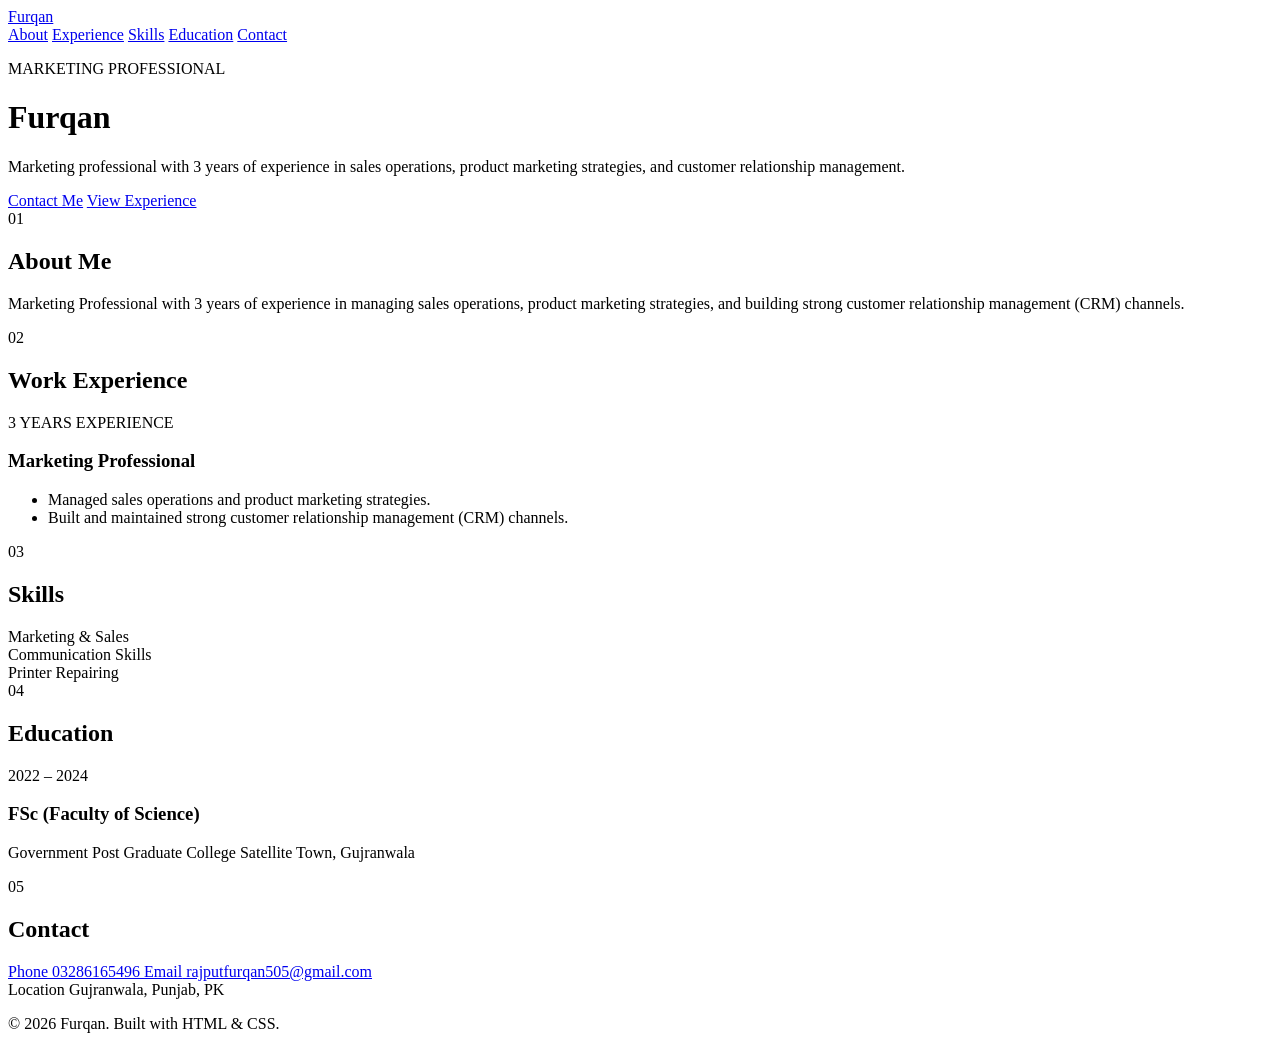
==== index.html @ 237117fe "Add files via upload" ====
<!DOCTYPE html>
<html lang="en">
<head>
  <meta charset="UTF-8">
  <meta name="viewport" content="width=device-width, initial-scale=1.0">
  <meta name="description" content="Furqan - Marketing Professional portfolio and CV">
  <title>Furqan | Marketing Professional</title>
  <link rel="stylesheet" href="style.css">
</head>
<body>
  <header class="hero">
    <nav class="navbar">
      <a class="logo" href="#home">Furqan</a>
      <div class="nav-links">
        <a href="#about">About</a>
        <a href="#experience">Experience</a>
        <a href="#skills">Skills</a>
        <a href="#education">Education</a>
        <a href="#contact">Contact</a>
      </div>
    </nav>

    <div class="hero-content" id="home">
      <p class="eyebrow">MARKETING PROFESSIONAL</p>
      <h1>Furqan</h1>
      <p class="hero-text">
        Marketing professional with 3 years of experience in sales operations,
        product marketing strategies, and customer relationship management.
      </p>
      <div class="hero-buttons">
        <a class="btn primary" href="#contact">Contact Me</a>
        <a class="btn secondary" href="#experience">View Experience</a>
      </div>
    </div>
  </header>

  <main>
    <section class="section" id="about">
      <div class="section-heading">
        <span>01</span>
        <h2>About Me</h2>
      </div>
      <div class="about-card">
        <p>
          Marketing Professional with 3 years of experience in managing sales
          operations, product marketing strategies, and building strong
          customer relationship management (CRM) channels.
        </p>
      </div>
    </section>

    <section class="section" id="experience">
      <div class="section-heading">
        <span>02</span>
        <h2>Work Experience</h2>
      </div>
      <article class="experience-card">
        <div>
          <p class="tag">3 YEARS EXPERIENCE</p>
          <h3>Marketing Professional</h3>
        </div>
        <ul>
          <li>Managed sales operations and product marketing strategies.</li>
          <li>Built and maintained strong customer relationship management (CRM) channels.</li>
        </ul>
      </article>
    </section>

    <section class="section" id="skills">
      <div class="section-heading">
        <span>03</span>
        <h2>Skills</h2>
      </div>
      <div class="skills-grid">
        <div class="skill">Marketing &amp; Sales</div>
        <div class="skill">Communication Skills</div>
        <div class="skill">Printer Repairing</div>
      </div>
    </section>

    <section class="section" id="education">
      <div class="section-heading">
        <span>04</span>
        <h2>Education</h2>
      </div>
      <div class="education-card">
        <p class="tag">2022 – 2024</p>
        <h3>FSc (Faculty of Science)</h3>
        <p>Government Post Graduate College Satellite Town, Gujranwala</p>
      </div>
    </section>

    <section class="section" id="contact">
      <div class="section-heading">
        <span>05</span>
        <h2>Contact</h2>
      </div>
      <div class="contact-grid">
        <a class="contact-card" href="tel:03286165496">
          <span>Phone</span>
          03286165496
        </a>
        <a class="contact-card" href="mailto:rajputfurqan505@gmail.com">
          <span>Email</span>
          rajputfurqan505@gmail.com
        </a>
        <div class="contact-card">
          <span>Location</span>
          Gujranwala, Punjab, PK
        </div>
      </div>
    </section>
  </main>

  <footer>
    <p>© 2026 Furqan. Built with HTML &amp; CSS.</p>
  </footer>
</body>
</html>
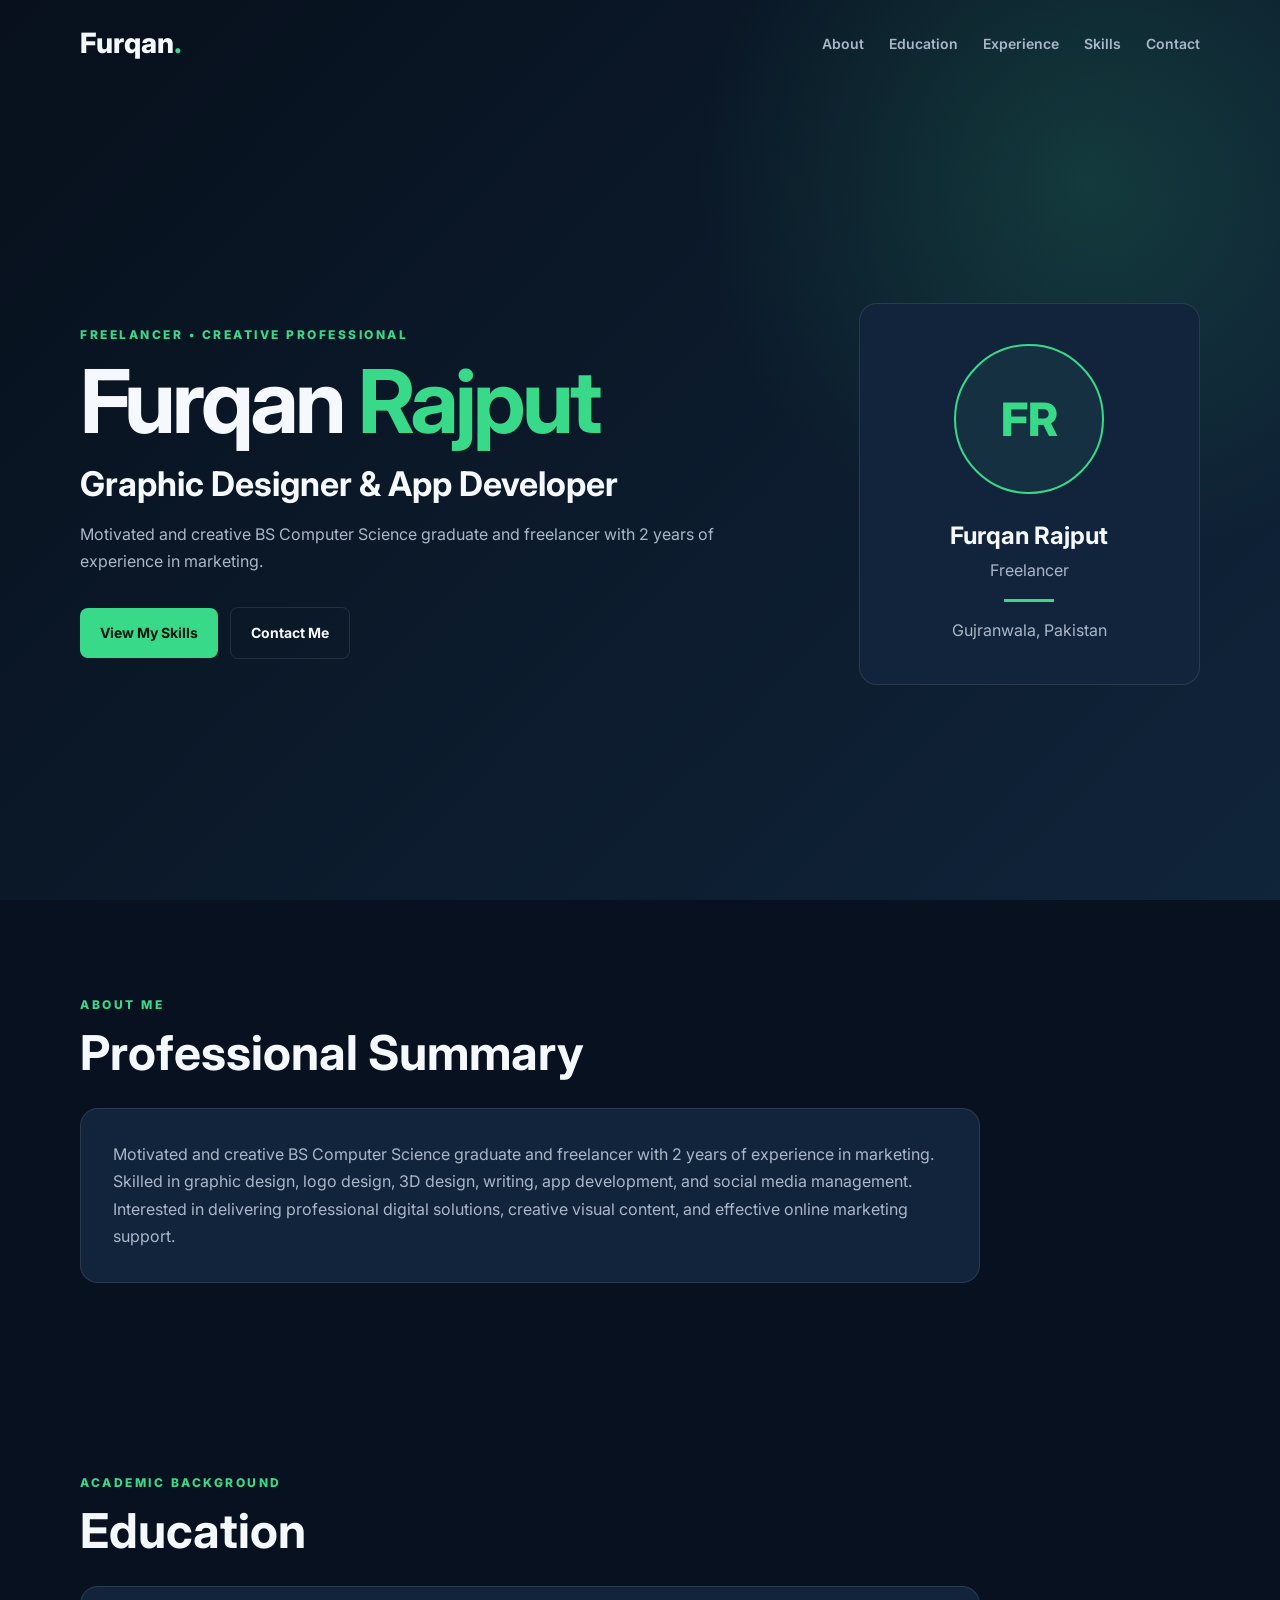
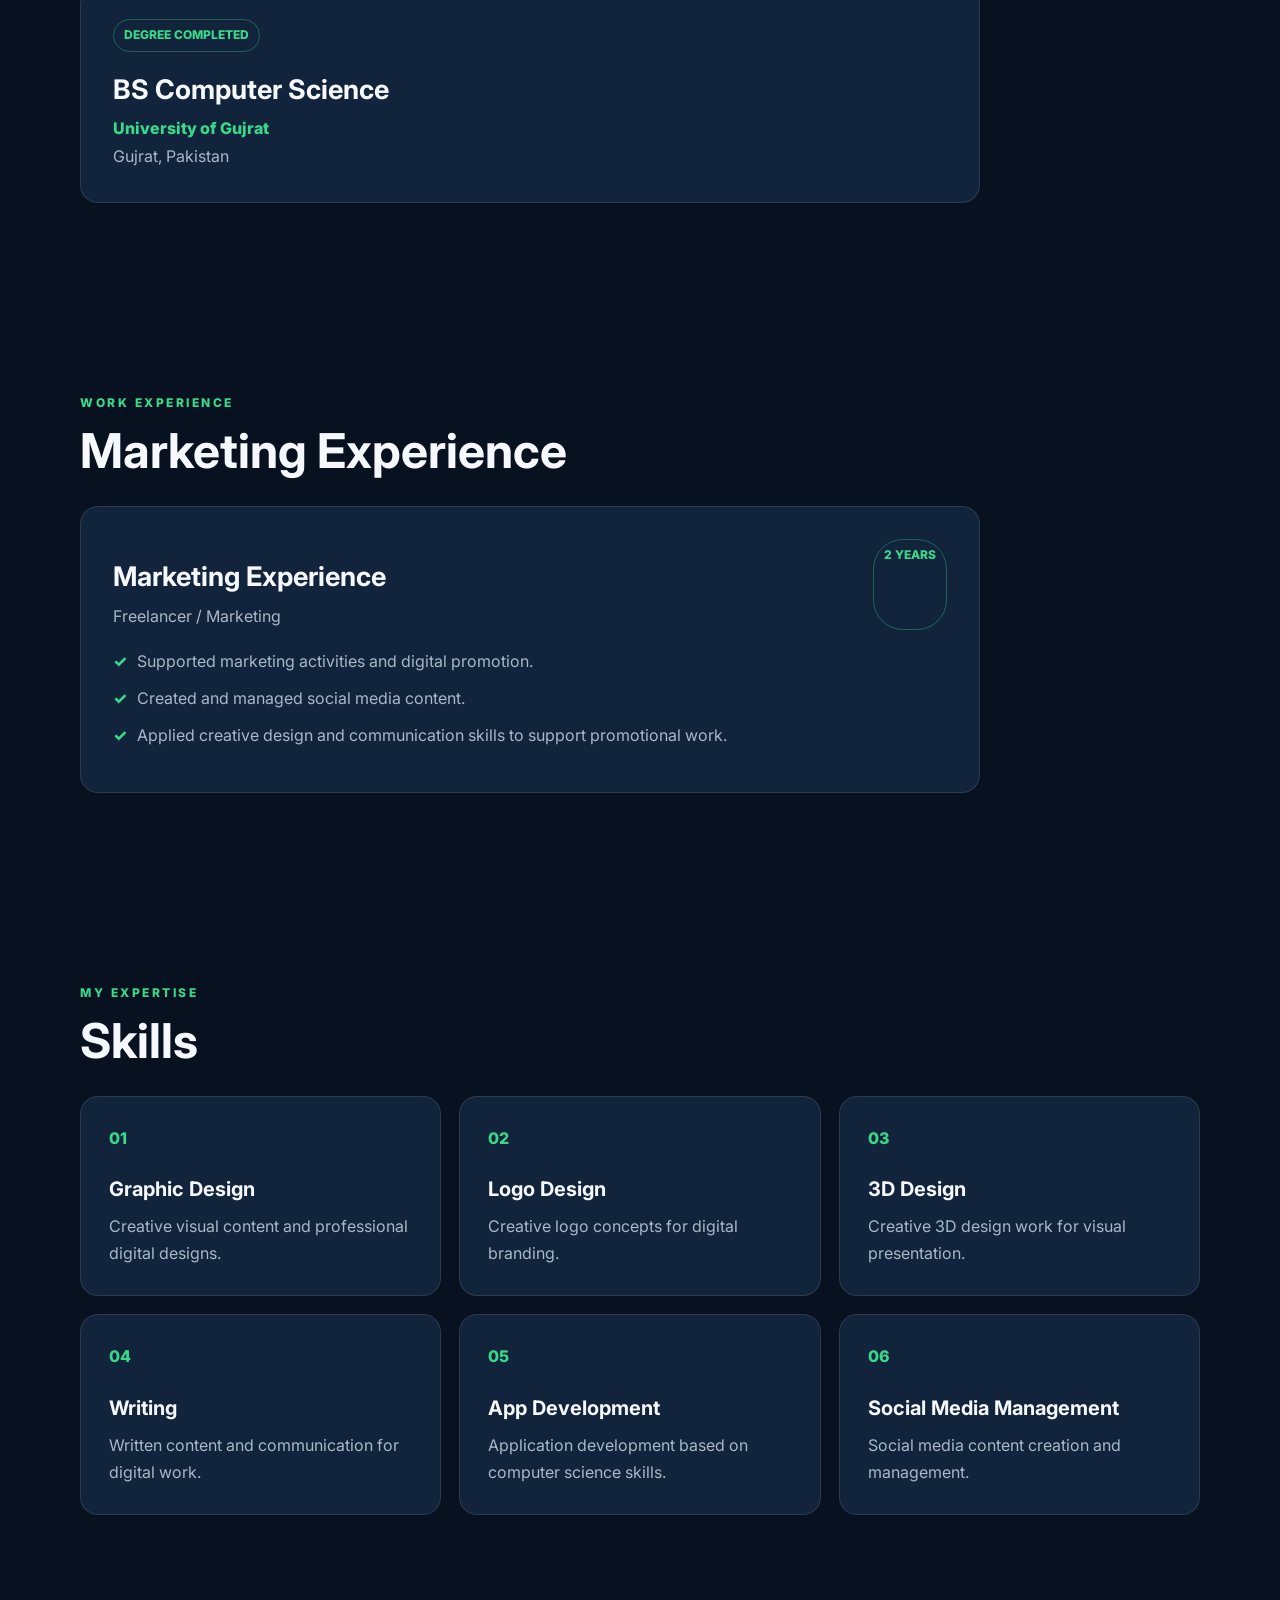
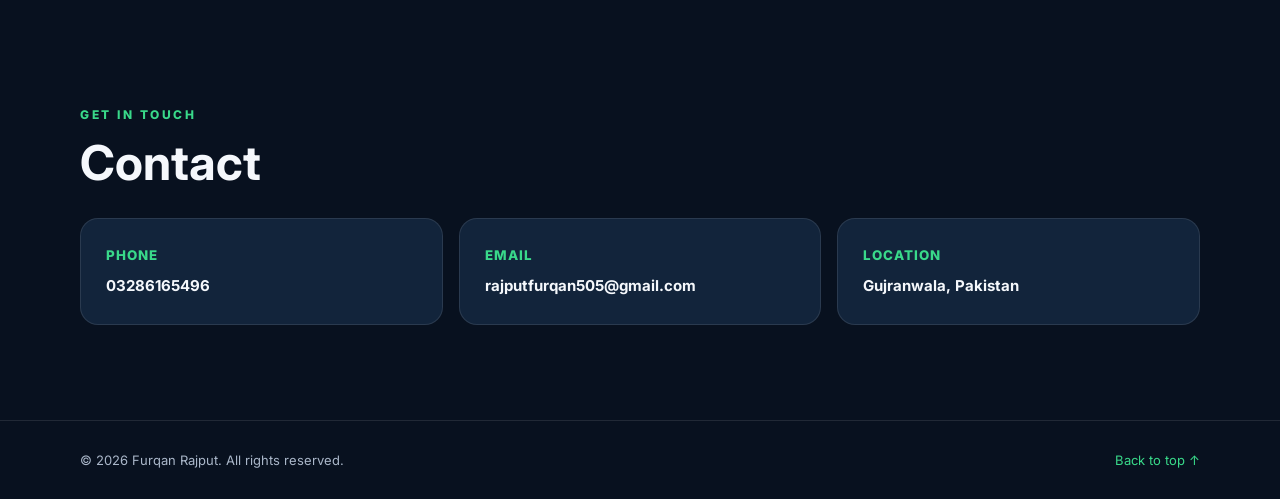
==== commit 4a4cbde2: "Rename Furqan_Rajput_GitHub_Portfolio.html to index.html Rename because file is not running." ====
--- a/index.html
+++ b/index.html
@@ -1,119 +1,59 @@
 <!DOCTYPE html>
 <html lang="en">
 <head>
-  <meta charset="UTF-8">
-  <meta name="viewport" content="width=device-width, initial-scale=1.0">
-  <meta name="description" content="Furqan - Marketing Professional portfolio and CV">
-  <title>Furqan | Marketing Professional</title>
-  <link rel="stylesheet" href="style.css">
+<meta charset="UTF-8">
+<meta name="viewport" content="width=device-width, initial-scale=1.0">
+<title>Furqan Rajput | Portfolio</title>
+<link rel="stylesheet" href="Furqan_Rajput_GitHub_Portfolio.css">
 </head>
 <body>
-  <header class="hero">
-    <nav class="navbar">
-      <a class="logo" href="#home">Furqan</a>
-      <div class="nav-links">
-        <a href="#about">About</a>
-        <a href="#experience">Experience</a>
-        <a href="#skills">Skills</a>
-        <a href="#education">Education</a>
-        <a href="#contact">Contact</a>
-      </div>
-    </nav>
+<header class="hero" id="home">
+<nav class="nav">
+<a class="logo" href="#home">Furqan<span>.</span></a>
+<div class="links">
+<a href="#about">About</a><a href="#education">Education</a><a href="#experience">Experience</a><a href="#skills">Skills</a><a href="#contact">Contact</a>
+</div>
+</nav>
+<div class="hero-inner">
+<div>
+<p class="eyebrow">FREELANCER • CREATIVE PROFESSIONAL</p>
+<h1>Furqan <span>Rajput</span></h1>
+<h2>Graphic Designer &amp; App Developer</h2>
+<p class="lead">Motivated and creative BS Computer Science graduate and freelancer with 2 years of experience in marketing.</p>
+<a class="btn" href="#skills">View My Skills</a>
+<a class="btn outline" href="#contact">Contact Me</a>
+</div>
+<div class="profile"><div class="avatar">FR</div><h3>Furqan Rajput</h3><p>Freelancer</p><hr><p>Gujranwala, Pakistan</p></div>
+</div>
+</header>
 
-    <div class="hero-content" id="home">
-      <p class="eyebrow">MARKETING PROFESSIONAL</p>
-      <h1>Furqan</h1>
-      <p class="hero-text">
-        Marketing professional with 3 years of experience in sales operations,
-        product marketing strategies, and customer relationship management.
-      </p>
-      <div class="hero-buttons">
-        <a class="btn primary" href="#contact">Contact Me</a>
-        <a class="btn secondary" href="#experience">View Experience</a>
-      </div>
-    </div>
-  </header>
+<main>
+<section id="about" class="section"><p class="eyebrow">ABOUT ME</p><h2>Professional Summary</h2>
+<div class="card"><p>Motivated and creative BS Computer Science graduate and freelancer with 2 years of experience in marketing. Skilled in graphic design, logo design, 3D design, writing, app development, and social media management. Interested in delivering professional digital solutions, creative visual content, and effective online marketing support.</p></div></section>
 
-  <main>
-    <section class="section" id="about">
-      <div class="section-heading">
-        <span>01</span>
-        <h2>About Me</h2>
-      </div>
-      <div class="about-card">
-        <p>
-          Marketing Professional with 3 years of experience in managing sales
-          operations, product marketing strategies, and building strong
-          customer relationship management (CRM) channels.
-        </p>
-      </div>
-    </section>
+<section id="education" class="section"><p class="eyebrow">ACADEMIC BACKGROUND</p><h2>Education</h2>
+<div class="card"><span class="badge">DEGREE COMPLETED</span><h3>BS Computer Science</h3><p class="green">University of Gujrat</p><p>Gujrat, Pakistan</p></div></section>
 
-    <section class="section" id="experience">
-      <div class="section-heading">
-        <span>02</span>
-        <h2>Work Experience</h2>
-      </div>
-      <article class="experience-card">
-        <div>
-          <p class="tag">3 YEARS EXPERIENCE</p>
-          <h3>Marketing Professional</h3>
-        </div>
-        <ul>
-          <li>Managed sales operations and product marketing strategies.</li>
-          <li>Built and maintained strong customer relationship management (CRM) channels.</li>
-        </ul>
-      </article>
-    </section>
+<section id="experience" class="section"><p class="eyebrow">WORK EXPERIENCE</p><h2>Marketing Experience</h2>
+<div class="card"><div class="row"><div><h3>Marketing Experience</h3><p>Freelancer / Marketing</p></div><span class="badge">2 YEARS</span></div>
+<ul><li>Supported marketing activities and digital promotion.</li><li>Created and managed social media content.</li><li>Applied creative design and communication skills to support promotional work.</li></ul></div></section>
 
-    <section class="section" id="skills">
-      <div class="section-heading">
-        <span>03</span>
-        <h2>Skills</h2>
-      </div>
-      <div class="skills-grid">
-        <div class="skill">Marketing &amp; Sales</div>
-        <div class="skill">Communication Skills</div>
-        <div class="skill">Printer Repairing</div>
-      </div>
-    </section>
+<section id="skills" class="section"><p class="eyebrow">MY EXPERTISE</p><h2>Skills</h2>
+<div class="grid">
+<article><b>01</b><h3>Graphic Design</h3><p>Creative visual content and professional digital designs.</p></article>
+<article><b>02</b><h3>Logo Design</h3><p>Creative logo concepts for digital branding.</p></article>
+<article><b>03</b><h3>3D Design</h3><p>Creative 3D design work for visual presentation.</p></article>
+<article><b>04</b><h3>Writing</h3><p>Written content and communication for digital work.</p></article>
+<article><b>05</b><h3>App Development</h3><p>Application development based on computer science skills.</p></article>
+<article><b>06</b><h3>Social Media Management</h3><p>Social media content creation and management.</p></article>
+</div></section>
 
-    <section class="section" id="education">
-      <div class="section-heading">
-        <span>04</span>
-        <h2>Education</h2>
-      </div>
-      <div class="education-card">
-        <p class="tag">2022 – 2024</p>
-        <h3>FSc (Faculty of Science)</h3>
-        <p>Government Post Graduate College Satellite Town, Gujranwala</p>
-      </div>
-    </section>
-
-    <section class="section" id="contact">
-      <div class="section-heading">
-        <span>05</span>
-        <h2>Contact</h2>
-      </div>
-      <div class="contact-grid">
-        <a class="contact-card" href="tel:03286165496">
-          <span>Phone</span>
-          03286165496
-        </a>
-        <a class="contact-card" href="mailto:rajputfurqan505@gmail.com">
-          <span>Email</span>
-          rajputfurqan505@gmail.com
-        </a>
-        <div class="contact-card">
-          <span>Location</span>
-          Gujranwala, Punjab, PK
-        </div>
-      </div>
-    </section>
-  </main>
-
-  <footer>
-    <p>© 2026 Furqan. Built with HTML &amp; CSS.</p>
-  </footer>
-</body>
-</html>
+<section id="contact" class="section"><p class="eyebrow">GET IN TOUCH</p><h2>Contact</h2>
+<div class="contacts">
+<a href="tel:03286165496"><small>PHONE</small><strong>03286165496</strong></a>
+<a href="mailto:rajputfurqan505@gmail.com"><small>EMAIL</small><strong>rajputfurqan505@gmail.com</strong></a>
+<div><small>LOCATION</small><strong>Gujranwala, Pakistan</strong></div>
+</div></section>
+</main>
+<footer><p>© 2026 Furqan Rajput. All rights reserved.</p><a href="#home">Back to top ↑</a></footer>
+</body></html>
--- a/Furqan_Rajput_GitHub_Portfolio.css
+++ b/Furqan_Rajput_GitHub_Portfolio.css
@@ -0,0 +1,27 @@
+@import url('https://fonts.googleapis.com/css2?family=Inter:wght@400;500;600;700;800&display=swap');
+:root{--bg:#08111f;--card:#12243b;--text:#f5f8fc;--muted:#aab7c9;--green:#39d98a;--line:rgba(255,255,255,.1)}
+*{box-sizing:border-box;margin:0;padding:0;scroll-behavior:smooth}
+body{font-family:Inter,Arial,sans-serif;background:var(--bg);color:var(--text);line-height:1.7}
+a{color:inherit;text-decoration:none}
+.hero{min-height:100vh;background:radial-gradient(circle at 85% 20%,rgba(57,217,138,.16),transparent 30%),linear-gradient(135deg,#07101c,#10243a)}
+.nav,.hero-inner,.section{width:min(1120px,calc(100% - 48px));margin:auto}
+.nav{height:88px;display:flex;justify-content:space-between;align-items:center}.logo{font-size:28px;font-weight:800}.logo span{color:var(--green)}
+.links{display:flex;gap:25px}.links a{color:var(--muted);font-size:14px;font-weight:600}.links a:hover{color:var(--green)}
+.hero-inner{min-height:calc(100vh - 88px);display:grid;grid-template-columns:1.35fr .65fr;gap:70px;align-items:center;padding:70px 0}
+.eyebrow{color:var(--green);font-size:12px;font-weight:800;letter-spacing:2.5px;margin-bottom:12px}
+h1{font-size:clamp(52px,8vw,88px);line-height:1;letter-spacing:-4px;margin-bottom:20px}h1 span{color:var(--green)}
+h2{font-size:clamp(32px,5vw,48px);line-height:1.1;margin-bottom:28px}.hero h2{font-size:clamp(22px,3vw,34px);margin-bottom:18px}
+.lead,.card p,article p{color:var(--muted);font-size:16px}.lead{max-width:650px;margin-bottom:28px}
+.btn{display:inline-block;padding:13px 20px;border-radius:8px;background:var(--green);color:#06140d;font-weight:700;font-size:14px;margin:4px 8px 4px 0}.btn.outline{background:transparent;color:var(--text);border:1px solid var(--line)}
+.profile,.card,article,.contacts>*{border:1px solid var(--line);background:var(--card);border-radius:18px}
+.profile{text-align:center;padding:40px 25px}.avatar{width:150px;height:150px;border:2px solid var(--green);border-radius:50%;display:grid;place-items:center;margin:auto auto 22px;color:var(--green);font-size:46px;font-weight:800;background:rgba(57,217,138,.07)}
+.profile h3{font-size:24px}.profile p{color:var(--muted)}.profile hr{width:50px;margin:15px auto;border:0;border-top:3px solid var(--green)}
+.section{padding:95px 0}.card{padding:32px;max-width:900px}.card h3{font-size:27px;margin:15px 0 3px}.green,article b,small{color:var(--green)!important;font-weight:800}
+.badge{display:inline-block;padding:5px 10px;border:1px solid rgba(57,217,138,.35);border-radius:30px;color:var(--green);font-size:12px;font-weight:800}
+.row{display:flex;justify-content:space-between;gap:20px}.row p{color:var(--muted)}
+ul{list-style:none;margin-top:18px}li{color:var(--muted);margin:10px 0;padding-left:24px;position:relative}li:before{content:'✓';position:absolute;left:0;color:var(--green);font-weight:800}
+.grid{display:grid;grid-template-columns:repeat(3,1fr);gap:18px}.grid article{padding:28px;transition:.25s}.grid article:hover{transform:translateY(-5px);border-color:var(--green)}article h3{font-size:20px;margin:20px 0 7px}
+.contacts{display:grid;grid-template-columns:repeat(3,1fr);gap:16px}.contacts>*{padding:25px;display:block}.contacts small{display:block;margin-bottom:5px;letter-spacing:1px}.contacts strong{font-size:15px;word-break:break-word}
+footer{border-top:1px solid var(--line);padding:28px max(24px,calc((100% - 1120px)/2));display:flex;justify-content:space-between;color:var(--muted);font-size:13px}footer a{color:var(--green)}
+@media(max-width:850px){.links{display:none}.hero-inner{grid-template-columns:1fr;text-align:center}.lead{margin-inline:auto}.grid,.contacts{grid-template-columns:1fr 1fr}}
+@media(max-width:560px){.nav,.hero-inner,.section{width:min(100% - 32px,1120px)}.hero-inner{padding:45px 0}.grid,.contacts{grid-template-columns:1fr}.row{flex-direction:column}footer{flex-direction:column;gap:10px;padding-inline:16px}h1{letter-spacing:-2px}}
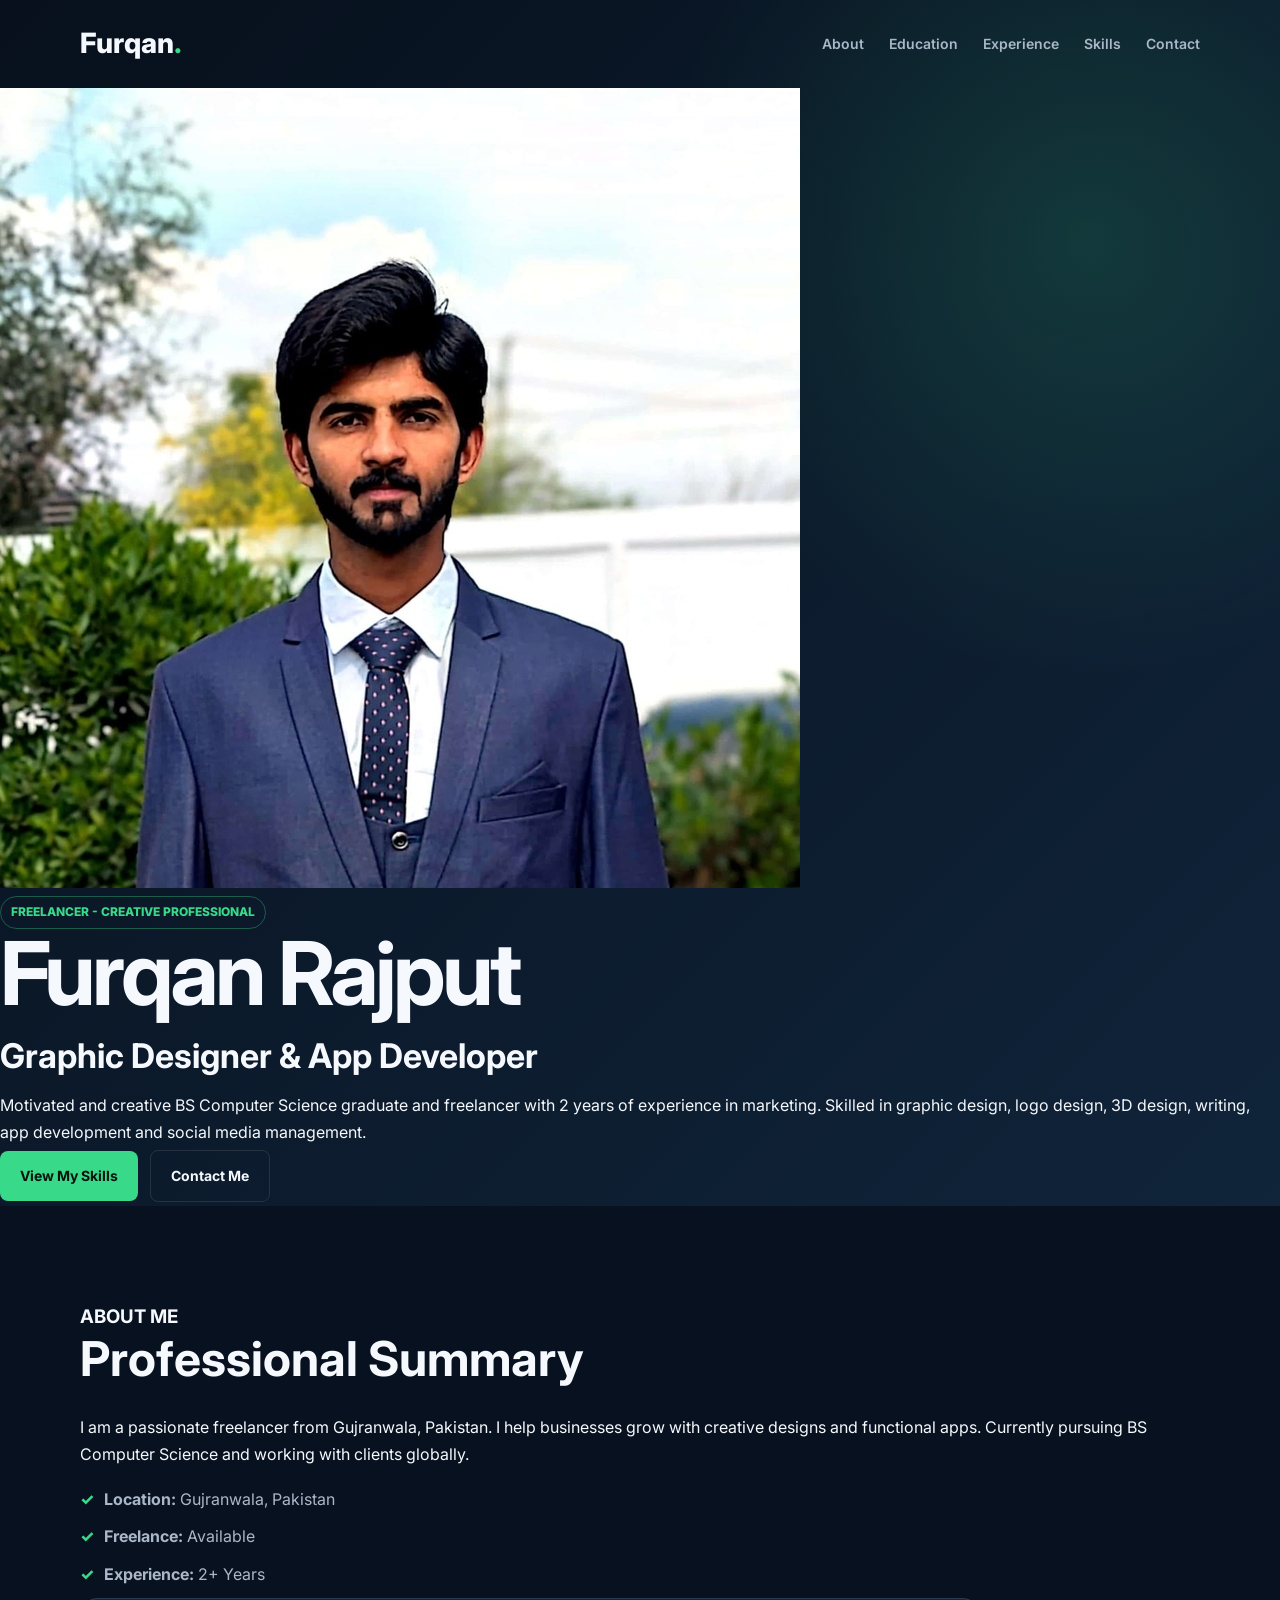
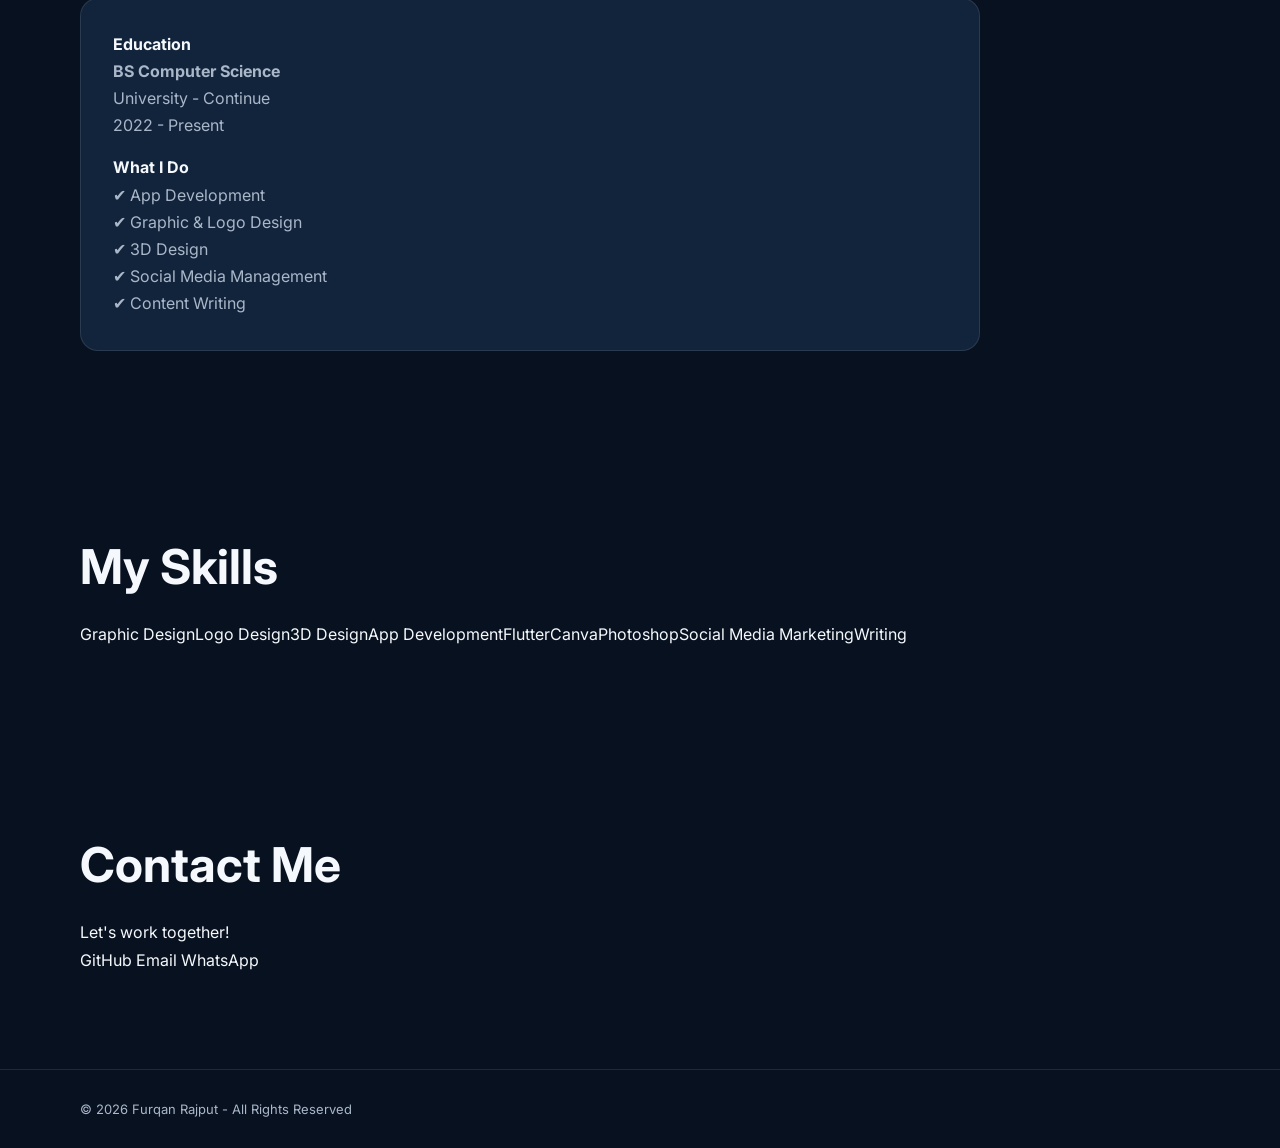
==== commit 7714e411: "Revamp portfolio layout and update content Updated the portfolio layout and content, including addin" ====
--- a/index.html
+++ b/index.html
@@ -4,7 +4,8 @@
 <meta charset="UTF-8">
 <meta name="viewport" content="width=device-width, initial-scale=1.0">
 <title>Furqan Rajput | Portfolio</title>
-<link rel="stylesheet" href="Furqan_Rajput_GitHub_Portfolio.css">
+<link rel="stylesheet" href="style.css">
+<link href="https://fonts.googleapis.com/css2?family=Poppins:wght@300;400;600;700&display=swap" rel="stylesheet">
 </head>
 <body>
 <header class="hero" id="home">
@@ -14,46 +15,63 @@
 <a href="#about">About</a><a href="#education">Education</a><a href="#experience">Experience</a><a href="#skills">Skills</a><a href="#contact">Contact</a>
 </div>
 </nav>
-<div class="hero-inner">
-<div>
-<p class="eyebrow">FREELANCER • CREATIVE PROFESSIONAL</p>
-<h1>Furqan <span>Rajput</span></h1>
-<h2>Graphic Designer &amp; App Developer</h2>
-<p class="lead">Motivated and creative BS Computer Science graduate and freelancer with 2 years of experience in marketing.</p>
-<a class="btn" href="#skills">View My Skills</a>
-<a class="btn outline" href="#contact">Contact Me</a>
+<div class="hero-content">
+<div class="hero-img">
+<img src="profile.jpg" alt="Furqan Rajput">
 </div>
-<div class="profile"><div class="avatar">FR</div><h3>Furqan Rajput</h3><p>Freelancer</p><hr><p>Gujranwala, Pakistan</p></div>
+<div class="hero-text">
+<span class="badge">FREELANCER - CREATIVE PROFESSIONAL</span>
+<h1>Furqan Rajput</h1>
+<h2>Graphic Designer & App Developer</h2>
+<p>Motivated and creative BS Computer Science graduate and freelancer with 2 years of experience in marketing. Skilled in graphic design, logo design, 3D design, writing, app development and social media management.</p>
+<div class="btns">
+<a href="#skills" class="btn primary">View My Skills</a>
+<a href="#contact" class="btn outline">Contact Me</a>
+</div>
+</div>
 </div>
 </header>
-
-<main>
-<section id="about" class="section"><p class="eyebrow">ABOUT ME</p><h2>Professional Summary</h2>
-<div class="card"><p>Motivated and creative BS Computer Science graduate and freelancer with 2 years of experience in marketing. Skilled in graphic design, logo design, 3D design, writing, app development, and social media management. Interested in delivering professional digital solutions, creative visual content, and effective online marketing support.</p></div></section>
-
-<section id="education" class="section"><p class="eyebrow">ACADEMIC BACKGROUND</p><h2>Education</h2>
-<div class="card"><span class="badge">DEGREE COMPLETED</span><h3>BS Computer Science</h3><p class="green">University of Gujrat</p><p>Gujrat, Pakistan</p></div></section>
-
-<section id="experience" class="section"><p class="eyebrow">WORK EXPERIENCE</p><h2>Marketing Experience</h2>
-<div class="card"><div class="row"><div><h3>Marketing Experience</h3><p>Freelancer / Marketing</p></div><span class="badge">2 YEARS</span></div>
-<ul><li>Supported marketing activities and digital promotion.</li><li>Created and managed social media content.</li><li>Applied creative design and communication skills to support promotional work.</li></ul></div></section>
-
-<section id="skills" class="section"><p class="eyebrow">MY EXPERTISE</p><h2>Skills</h2>
-<div class="grid">
-<article><b>01</b><h3>Graphic Design</h3><p>Creative visual content and professional digital designs.</p></article>
-<article><b>02</b><h3>Logo Design</h3><p>Creative logo concepts for digital branding.</p></article>
-<article><b>03</b><h3>3D Design</h3><p>Creative 3D design work for visual presentation.</p></article>
-<article><b>04</b><h3>Writing</h3><p>Written content and communication for digital work.</p></article>
-<article><b>05</b><h3>App Development</h3><p>Application development based on computer science skills.</p></article>
-<article><b>06</b><h3>Social Media Management</h3><p>Social media content creation and management.</p></article>
-</div></section>
-
-<section id="contact" class="section"><p class="eyebrow">GET IN TOUCH</p><h2>Contact</h2>
-<div class="contacts">
-<a href="tel:03286165496"><small>PHONE</small><strong>03286165496</strong></a>
-<a href="mailto:rajputfurqan505@gmail.com"><small>EMAIL</small><strong>rajputfurqan505@gmail.com</strong></a>
-<div><small>LOCATION</small><strong>Gujranwala, Pakistan</strong></div>
-</div></section>
-</main>
-<footer><p>© 2026 Furqan Rajput. All rights reserved.</p><a href="#home">Back to top ↑</a></footer>
-</body></html>
+<section id="about" class="section">
+<div class="container">
+<div class="about-grid">
+<div>
+<h3>ABOUT ME</h3>
+<h2>Professional Summary</h2>
+<p>I am a passionate freelancer from Gujranwala, Pakistan. I help businesses grow with creative designs and functional apps. Currently pursuing BS Computer Science and working with clients globally.</p>
+<ul class="info">
+<li><strong>Location:</strong> Gujranwala, Pakistan</li>
+<li><strong>Freelance:</strong> Available</li>
+<li><strong>Experience:</strong> 2+ Years</li>
+</ul>
+</div>
+<div class="card">
+<h4>Education</h4>
+<p><strong>BS Computer Science</strong><br>University - Continue<br>2022 - Present</p>
+<h4 style="margin-top:15px">What I Do</h4>
+<p>✔ App Development<br>✔ Graphic & Logo Design<br>✔ 3D Design<br>✔ Social Media Management<br>✔ Content Writing</p>
+</div>
+</div>
+</div>
+</section>
+<section id="skills" class="section bg">
+<div class="container">
+<h2 class="center">My Skills</h2>
+<div class="skills">
+<span>Graphic Design</span><span>Logo Design</span><span>3D Design</span><span>App Development</span><span>Flutter</span><span>Canva</span><span>Photoshop</span><span>Social Media Marketing</span><span>Writing</span>
+</div>
+</div>
+</section>
+<section id="contact" class="section">
+<div class="container center">
+<h2>Contact Me</h2>
+<p>Let's work together!</p>
+<div class="contact-links">
+<a href="https://github.com/rajputfurqan505/Dev-furqan" target="_blank">GitHub</a>
+<a href="mailto:furqan@example.com">Email</a>
+<a href="https://wa.me/923000000000">WhatsApp</a>
+</div>
+</div>
+</section>
+<footer>© 2026 Furqan Rajput - All Rights Reserved</footer>
+</body>
+</html>
--- a/style.css
+++ b/style.css
@@ -0,0 +1,28 @@
+@import url('https://fonts.googleapis.com/css2?family=Inter:wght@400;500;600;700;800&display=swap');
+:root{--bg:#08111f;--card:#12243b;--text:#f5f8fc;--muted:#aab7c9;--green:#39d98a;--line:rgba(255,255,255,.1)}
+*{box-sizing:border-box;margin:0;padding:0;scroll-behavior:smooth}
+body{font-family:Inter,Arial,sans-serif;background:var(--bg);color:var(--text);line-height:1.7}
+a{color:inherit;text-decoration:none}
+.hero{min-height:100vh;background:radial-gradient(circle at 85% 20%,rgba(57,217,138,.16),transparent 30%),linear-gradient(135deg,#07101c,#10243a)}
+.nav,.hero-inner,.section{width:min(1120px,calc(100% - 48px));margin:auto}
+.nav{height:88px;display:flex;justify-content:space-between;align-items:center}.logo{font-size:28px;font-weight:800}.logo span{color:var(--green)}
+.links{display:flex;gap:25px}.links a{color:var(--muted);font-size:14px;font-weight:600}.links a:hover{color:var(--green)}
+.hero-inner{min-height:calc(100vh - 88px);display:grid;grid-template-columns:1.35fr .65fr;gap:70px;align-items:center;padding:70px 0}
+.eyebrow{color:var(--green);font-size:12px;font-weight:800;letter-spacing:2.5px;margin-bottom:12px}
+h1{font-size:clamp(52px,8vw,88px);line-height:1;letter-spacing:-4px;margin-bottom:20px}h1 span{color:var(--green)}
+h2{font-size:clamp(32px,5vw,48px);line-height:1.1;margin-bottom:28px}.hero h2{font-size:clamp(22px,3vw,34px);margin-bottom:18px}
+.lead,.card p,article p{color:var(--muted);font-size:16px}.lead{max-width:650px;margin-bottom:28px}
+.btn{display:inline-block;padding:13px 20px;border-radius:8px;background:var(--green);color:#06140d;font-weight:700;font-size:14px;margin:4px 8px 4px 0}.btn.outline{background:transparent;color:var(--text);border:1px solid var(--line)}
+.profile,.card,article,.contacts>*{border:1px solid var(--line);background:var(--card);border-radius:18px}
+.profile{text-align:center;padding:40px 25px}.avatar{width:150px;height:150px;border:2px solid var(--green);border-radius:50%;display:grid;place-items:center;margin:auto auto 22px;color:var(--green);font-size:46px;font-weight:800;background:rgba(57,217,138,.07)}
+.profile h3{font-size:24px}.profile p{color:var(--muted)}.profile hr{width:50px;margin:15px auto;border:0;border-top:3px solid var(--green)}
+.section{padding:95px 0}.card{padding:32px;max-width:900px}.card h3{font-size:27px;margin:15px 0 3px}.green,article b,small{color:var(--green)!important;font-weight:800}
+.badge{display:inline-block;padding:5px 10px;border:1px solid rgba(57,217,138,.35);border-radius:30px;color:var(--green);font-size:12px;font-weight:800}
+.row{display:flex;justify-content:space-between;gap:20px}.row p{color:var(--muted)}
+ul{list-style:none;margin-top:18px}li{color:var(--muted);margin:10px 0;padding-left:24px;position:relative}li:before{content:'✓';position:absolute;left:0;color:var(--green);font-weight:800}
+.grid{display:grid;grid-template-columns:repeat(3,1fr);gap:18px}.grid article{padding:28px;transition:.25s}.grid article:hover{transform:translateY(-5px);border-color:var(--green)}article h3{font-size:20px;margin:20px 0 7px}
+.contacts{display:grid;grid-template-columns:repeat(3,1fr);gap:16px}.contacts>*{padding:25px;display:block}.contacts small{display:block;margin-bottom:5px;letter-spacing:1px}.contacts strong{font-size:15px;word-break:break-word}
+footer{border-top:1px solid var(--line);padding:28px max(24px,calc((100% - 1120px)/2));display:flex;justify-content:space-between;color:var(--muted);font-size:13px}footer a{color:var(--green)}
+@media(max-width:850px){.links{display:none}.hero-inner{grid-template-columns:1fr;text-align:center}.lead{margin-inline:auto}.grid,.contacts{grid-template-columns:1fr 1fr}}
+@media(max-width:560px){.nav,.hero-inner,.section{width:min(100% - 32px,1120px)}.hero-inner{padding:45px 0}.grid,.contacts{grid-template-columns:1fr}.row{flex-direction:column}footer{flex-direction:column;gap:10px;padding-inline:16px}h1{letter-spacing:-2px}}
+       
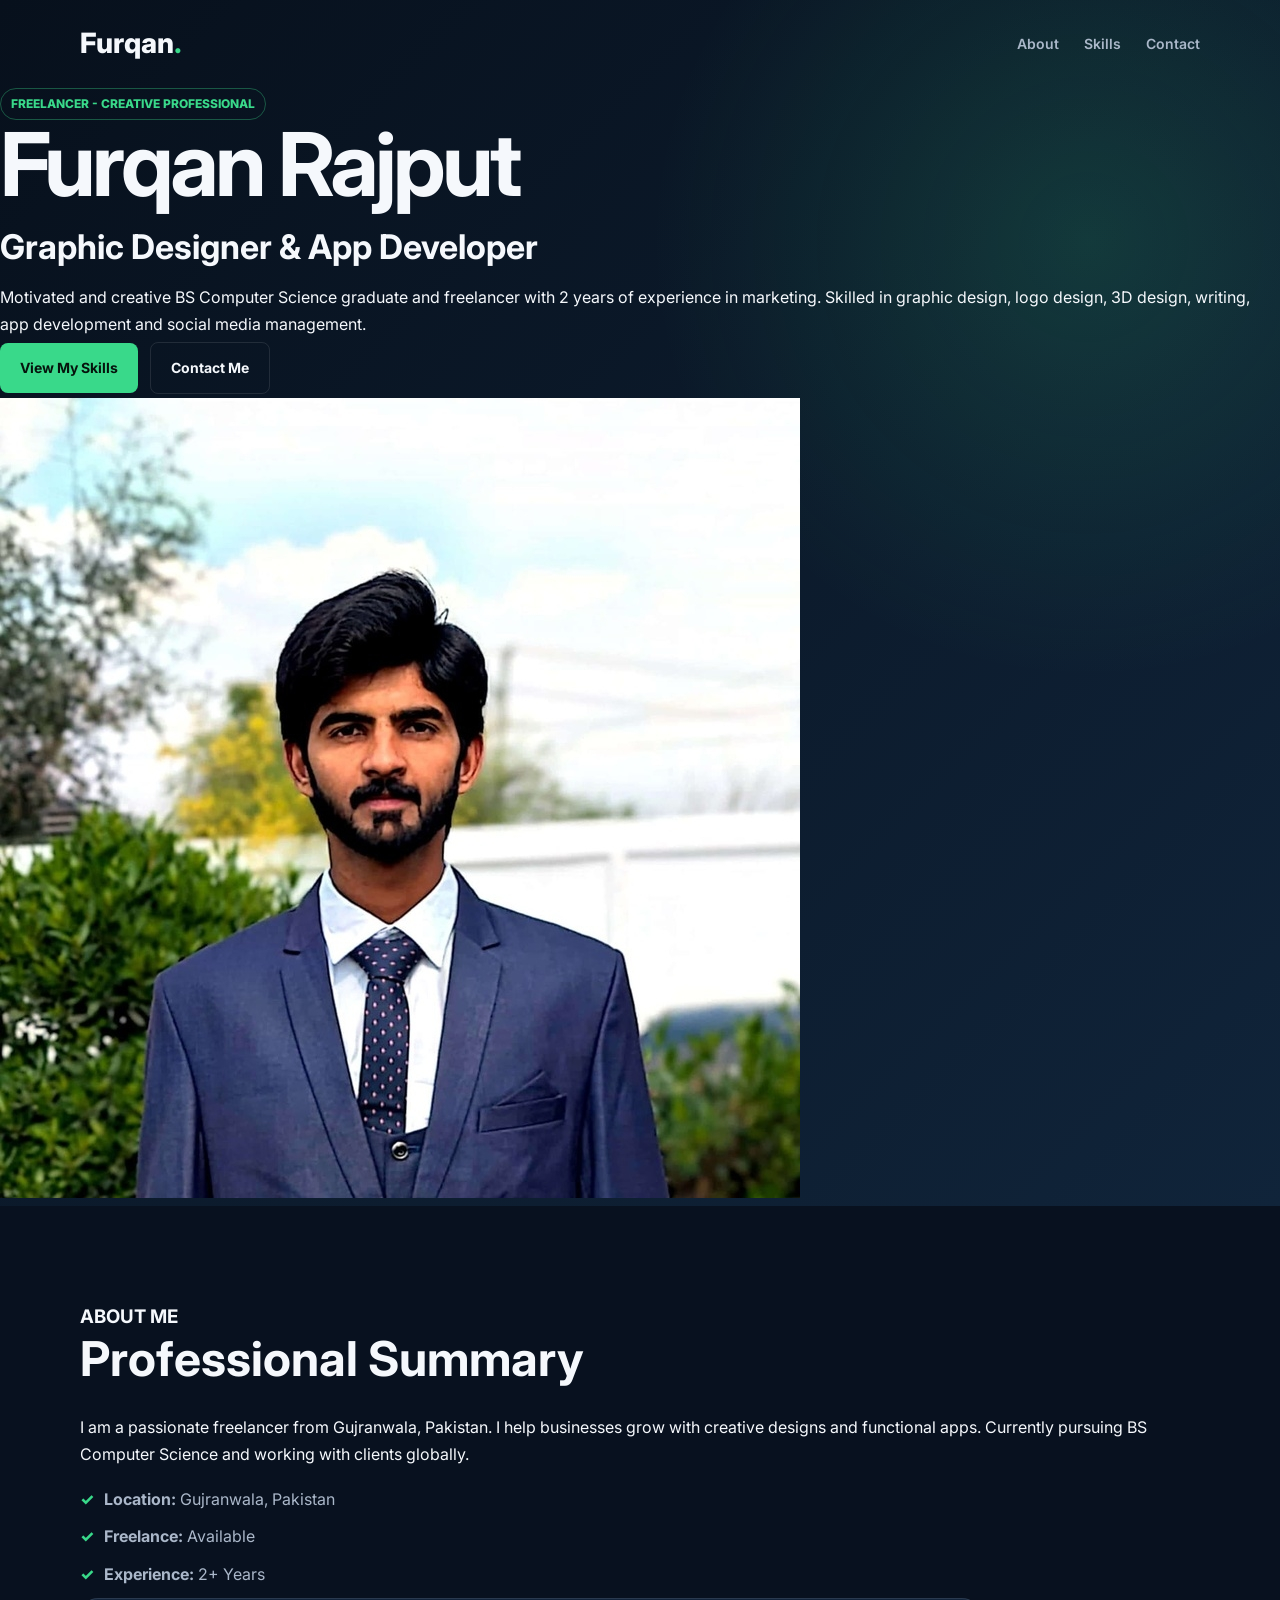
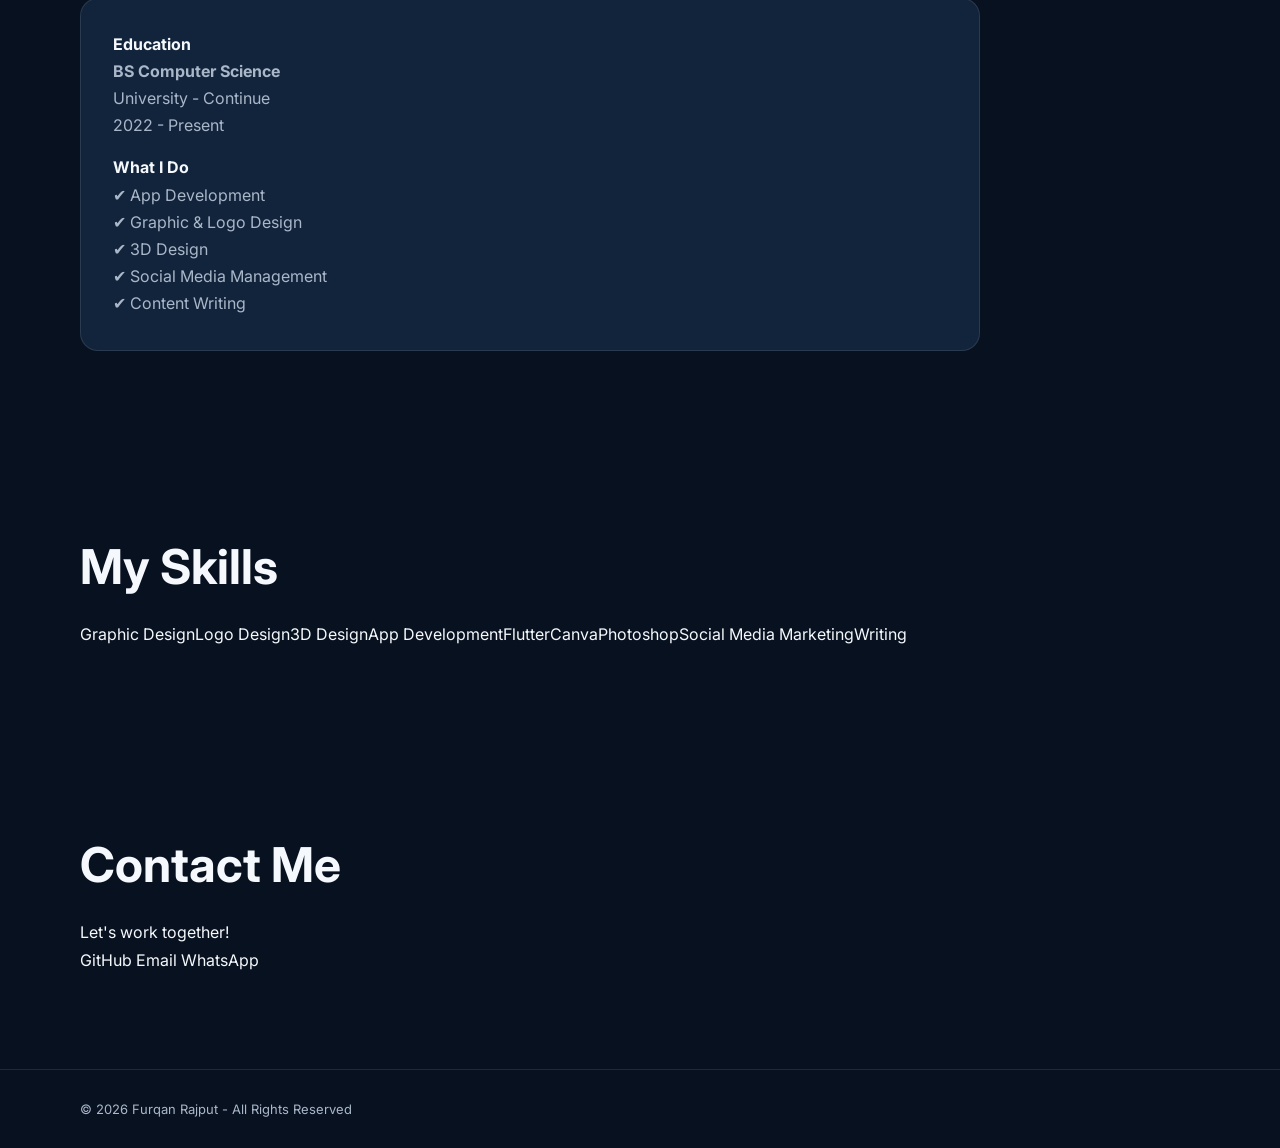
==== commit 11f40ba9: "Refactor navigation links and update hero section Update" ====
--- a/index.html
+++ b/index.html
@@ -12,13 +12,10 @@
 <nav class="nav">
 <a class="logo" href="#home">Furqan<span>.</span></a>
 <div class="links">
-<a href="#about">About</a><a href="#education">Education</a><a href="#experience">Experience</a><a href="#skills">Skills</a><a href="#contact">Contact</a>
+<a href="#about">About</a><a href="#skills">Skills</a><a href="#contact">Contact</a>
 </div>
 </nav>
 <div class="hero-content">
-<div class="hero-img">
-<img src="profile.jpg" alt="Furqan Rajput">
-</div>
 <div class="hero-text">
 <span class="badge">FREELANCER - CREATIVE PROFESSIONAL</span>
 <h1>Furqan Rajput</h1>
@@ -28,6 +25,9 @@
 <a href="#skills" class="btn primary">View My Skills</a>
 <a href="#contact" class="btn outline">Contact Me</a>
 </div>
+</div>
+<div class="hero-img">
+<img src="profile.jpg" alt="Furqan Rajput">
 </div>
 </div>
 </header>
--- a/style.css
+++ b/style.css
@@ -25,4 +25,5 @@
 footer{border-top:1px solid var(--line);padding:28px max(24px,calc((100% - 1120px)/2));display:flex;justify-content:space-between;color:var(--muted);font-size:13px}footer a{color:var(--green)}
 @media(max-width:850px){.links{display:none}.hero-inner{grid-template-columns:1fr;text-align:center}.lead{margin-inline:auto}.grid,.contacts{grid-template-columns:1fr 1fr}}
 @media(max-width:560px){.nav,.hero-inner,.section{width:min(100% - 32px,1120px)}.hero-inner{padding:45px 0}.grid,.contacts{grid-template-columns:1fr}.row{flex-direction:column}footer{flex-direction:column;gap:10px;padding-inline:16px}h1{letter-spacing:-2px}}
-       
+
+                               
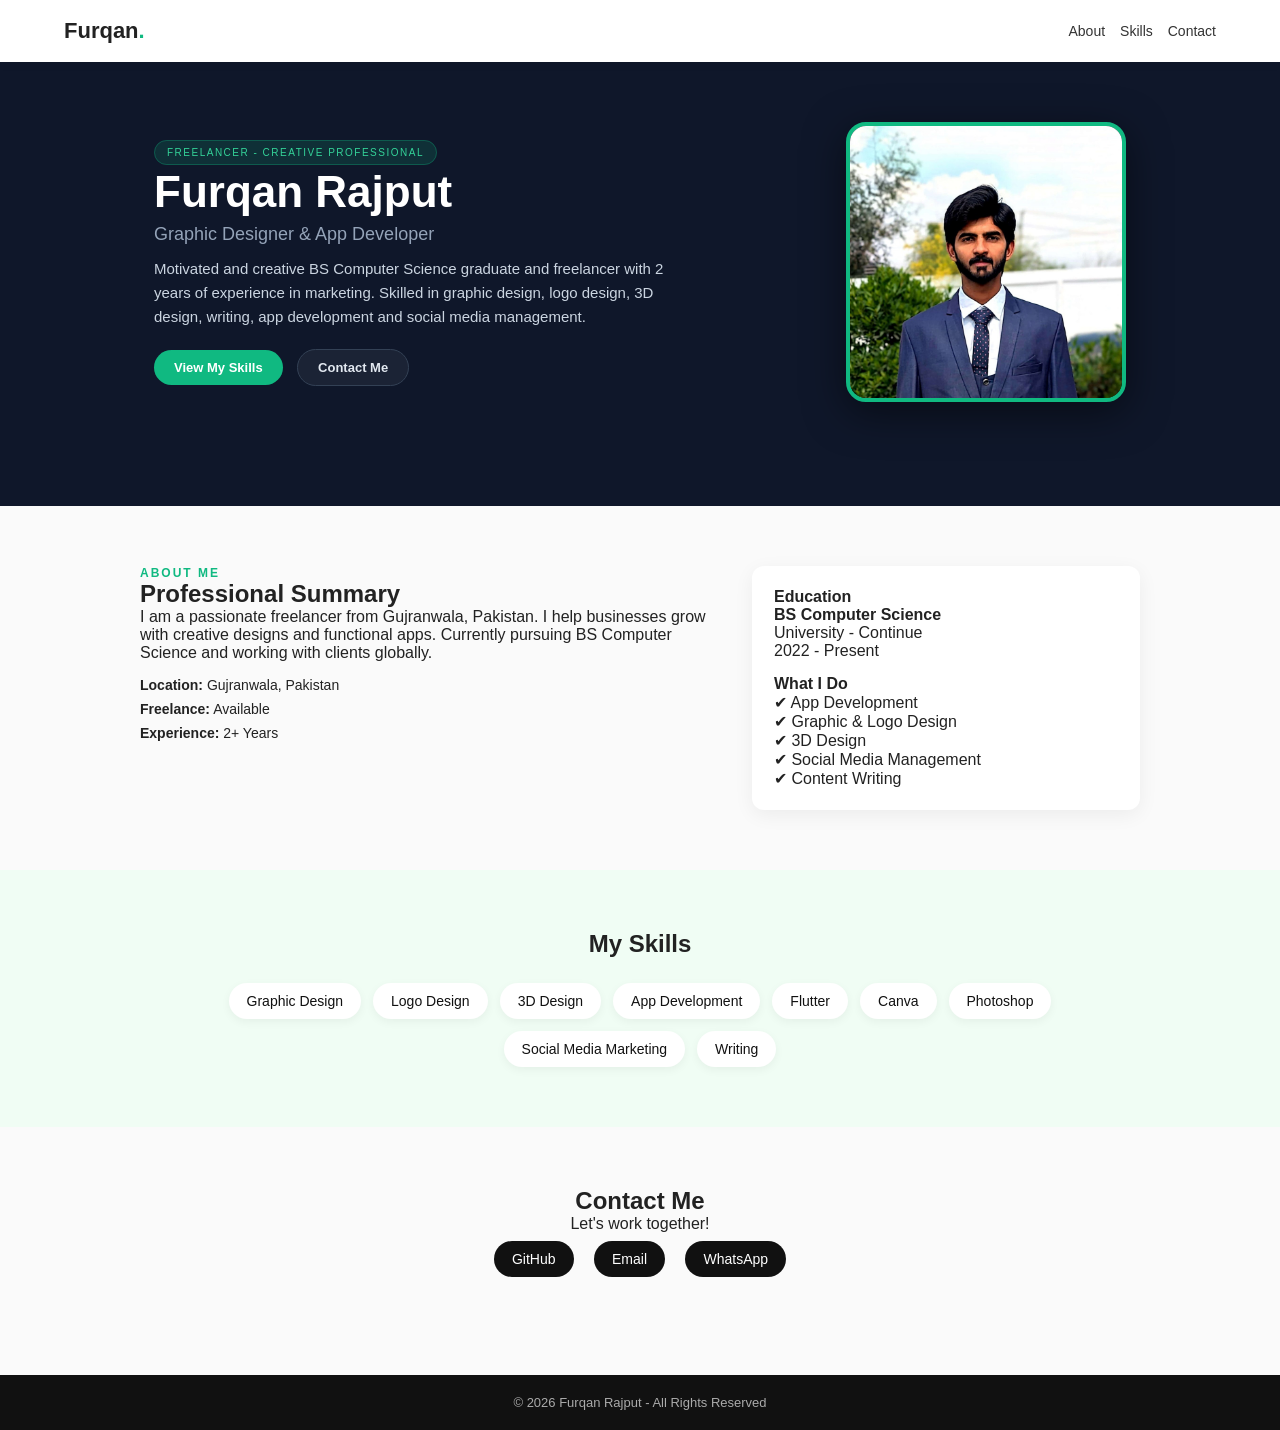
==== commit 89ac1458: "Update contact links in index.html Update contact links" ====
--- a/index.html
+++ b/index.html
@@ -67,8 +67,8 @@
 <p>Let's work together!</p>
 <div class="contact-links">
 <a href="https://github.com/rajputfurqan505/Dev-furqan" target="_blank">GitHub</a>
-<a href="mailto:furqan@example.com">Email</a>
-<a href="https://wa.me/923000000000">WhatsApp</a>
+<a href="mailto:rajputfurqan505@gmail.com">Email</a>
+<a href="https://wa.me/923020161863">WhatsApp</a>
 </div>
 </div>
 </section>
--- a/style.css
+++ b/style.css
@@ -1,29 +1,39 @@
-@import url('https://fonts.googleapis.com/css2?family=Inter:wght@400;500;600;700;800&display=swap');
-:root{--bg:#08111f;--card:#12243b;--text:#f5f8fc;--muted:#aab7c9;--green:#39d98a;--line:rgba(255,255,255,.1)}
-*{box-sizing:border-box;margin:0;padding:0;scroll-behavior:smooth}
-body{font-family:Inter,Arial,sans-serif;background:var(--bg);color:var(--text);line-height:1.7}
-a{color:inherit;text-decoration:none}
-.hero{min-height:100vh;background:radial-gradient(circle at 85% 20%,rgba(57,217,138,.16),transparent 30%),linear-gradient(135deg,#07101c,#10243a)}
-.nav,.hero-inner,.section{width:min(1120px,calc(100% - 48px));margin:auto}
-.nav{height:88px;display:flex;justify-content:space-between;align-items:center}.logo{font-size:28px;font-weight:800}.logo span{color:var(--green)}
-.links{display:flex;gap:25px}.links a{color:var(--muted);font-size:14px;font-weight:600}.links a:hover{color:var(--green)}
-.hero-inner{min-height:calc(100vh - 88px);display:grid;grid-template-columns:1.35fr .65fr;gap:70px;align-items:center;padding:70px 0}
-.eyebrow{color:var(--green);font-size:12px;font-weight:800;letter-spacing:2.5px;margin-bottom:12px}
-h1{font-size:clamp(52px,8vw,88px);line-height:1;letter-spacing:-4px;margin-bottom:20px}h1 span{color:var(--green)}
-h2{font-size:clamp(32px,5vw,48px);line-height:1.1;margin-bottom:28px}.hero h2{font-size:clamp(22px,3vw,34px);margin-bottom:18px}
-.lead,.card p,article p{color:var(--muted);font-size:16px}.lead{max-width:650px;margin-bottom:28px}
-.btn{display:inline-block;padding:13px 20px;border-radius:8px;background:var(--green);color:#06140d;font-weight:700;font-size:14px;margin:4px 8px 4px 0}.btn.outline{background:transparent;color:var(--text);border:1px solid var(--line)}
-.profile,.card,article,.contacts>*{border:1px solid var(--line);background:var(--card);border-radius:18px}
-.profile{text-align:center;padding:40px 25px}.avatar{width:150px;height:150px;border:2px solid var(--green);border-radius:50%;display:grid;place-items:center;margin:auto auto 22px;color:var(--green);font-size:46px;font-weight:800;background:rgba(57,217,138,.07)}
-.profile h3{font-size:24px}.profile p{color:var(--muted)}.profile hr{width:50px;margin:15px auto;border:0;border-top:3px solid var(--green)}
-.section{padding:95px 0}.card{padding:32px;max-width:900px}.card h3{font-size:27px;margin:15px 0 3px}.green,article b,small{color:var(--green)!important;font-weight:800}
-.badge{display:inline-block;padding:5px 10px;border:1px solid rgba(57,217,138,.35);border-radius:30px;color:var(--green);font-size:12px;font-weight:800}
-.row{display:flex;justify-content:space-between;gap:20px}.row p{color:var(--muted)}
-ul{list-style:none;margin-top:18px}li{color:var(--muted);margin:10px 0;padding-left:24px;position:relative}li:before{content:'✓';position:absolute;left:0;color:var(--green);font-weight:800}
-.grid{display:grid;grid-template-columns:repeat(3,1fr);gap:18px}.grid article{padding:28px;transition:.25s}.grid article:hover{transform:translateY(-5px);border-color:var(--green)}article h3{font-size:20px;margin:20px 0 7px}
-.contacts{display:grid;grid-template-columns:repeat(3,1fr);gap:16px}.contacts>*{padding:25px;display:block}.contacts small{display:block;margin-bottom:5px;letter-spacing:1px}.contacts strong{font-size:15px;word-break:break-word}
-footer{border-top:1px solid var(--line);padding:28px max(24px,calc((100% - 1120px)/2));display:flex;justify-content:space-between;color:var(--muted);font-size:13px}footer a{color:var(--green)}
-@media(max-width:850px){.links{display:none}.hero-inner{grid-template-columns:1fr;text-align:center}.lead{margin-inline:auto}.grid,.contacts{grid-template-columns:1fr 1fr}}
-@media(max-width:560px){.nav,.hero-inner,.section{width:min(100% - 32px,1120px)}.hero-inner{padding:45px 0}.grid,.contacts{grid-template-columns:1fr}.row{flex-direction:column}footer{flex-direction:column;gap:10px;padding-inline:16px}h1{letter-spacing:-2px}}
-
-                               
+*{margin:0;padding:0;box-sizing:border-box;font-family:'Poppins',sans-serif}
+body{background:#fafafa;color:#222}
+.nav{display:flex;justify-content:space-between;align-items:center;padding:18px 5%;background:#fff;box-shadow:0 2px 10px rgba(0,0,0,.05);position:sticky;top:0;z-index:10}
+.logo{font-weight:700;font-size:22px;color:#222;text-decoration:none}
+.logo span{color:#10b981}
+.links a{margin-left:15px;text-decoration:none;color:#333;font-weight:500;font-size:14px}
+.hero{background:#0f172a;color:#fff;padding-bottom:40px}
+.hero-content{display:flex;align-items:center;justify-content:space-between;gap:40px;padding:60px 5%;max-width:1100px;margin:auto}
+.hero-text{flex:1}
+.hero-img{flex-shrink:0}
+.hero-img img{width:280px;height:280px;border-radius:20px;object-fit:cover;border:4px solid #10b981;box-shadow:0 10px 40px rgba(0,0,0,.5)}
+.hero-text h1{font-size:44px;margin:8px 0;line-height:1.1}
+.hero-text h2{font-size:18px;color:#94a3b8;margin-bottom:12px;font-weight:500}
+.hero-text p{color:#cbd5e1;line-height:1.6;font-size:15px;max-width:550px}
+.badge{font-size:10px;letter-spacing:1.5px;background:rgba(16,185,129,.15);color:#34d399;padding:6px 12px;border-radius:20px;border:1px solid rgba(16,185,129,.3)}
+.btns{margin-top:20px}
+.btn{padding:10px 20px;border-radius:25px;text-decoration:none;display:inline-block;margin-right:10px;font-weight:600;font-size:13px}
+.primary{background:#10b981;color:#fff}
+.outline{border:1px solid #334155;color:#e2e8f0;background:rgba(255,255,255,.05)}
+.section{padding:60px 5%}
+.bg{background:#f0fdf4}
+.container{max-width:1000px;margin:auto}
+.about-grid{display:grid;grid-template-columns:1.5fr 1fr;gap:30px}
+.card{background:#fff;padding:22px;border-radius:12px;box-shadow:0 5px 20px rgba(0,0,0,.06);color:#222}
+.skills{display:flex;flex-wrap:wrap;gap:12px;justify-content:center;margin-top:25px}
+.skills span{background:#fff;padding:10px 18px;border-radius:25px;box-shadow:0 3px 10px rgba(0,0,0,.05);font-weight:500;font-size:14px;color:#111}
+.center{text-align:center}
+.contact-links a{margin:8px;display:inline-block;background:#111;color:#fff;padding:10px 18px;border-radius:20px;text-decoration:none;font-size:14px}
+footer{text-align:center;padding:20px;background:#111;color:#aaa;margin-top:30px;font-size:13px}
+.info{list-style:none;margin-top:15px}
+.info li{margin-bottom:8px;font-size:14px}
+h3{font-size:12px;letter-spacing:2px;color:#10b981}
+@media(max-width:768px){
+.hero-content{flex-direction:column-reverse;text-align:center;padding:30px 5%}
+.hero-img img{width:200px;height:200px;border-radius:50%}
+.hero-text h1{font-size:32px}
+.hero-text p{margin:auto}
+.about-grid{grid-template-columns:1fr}
+}
